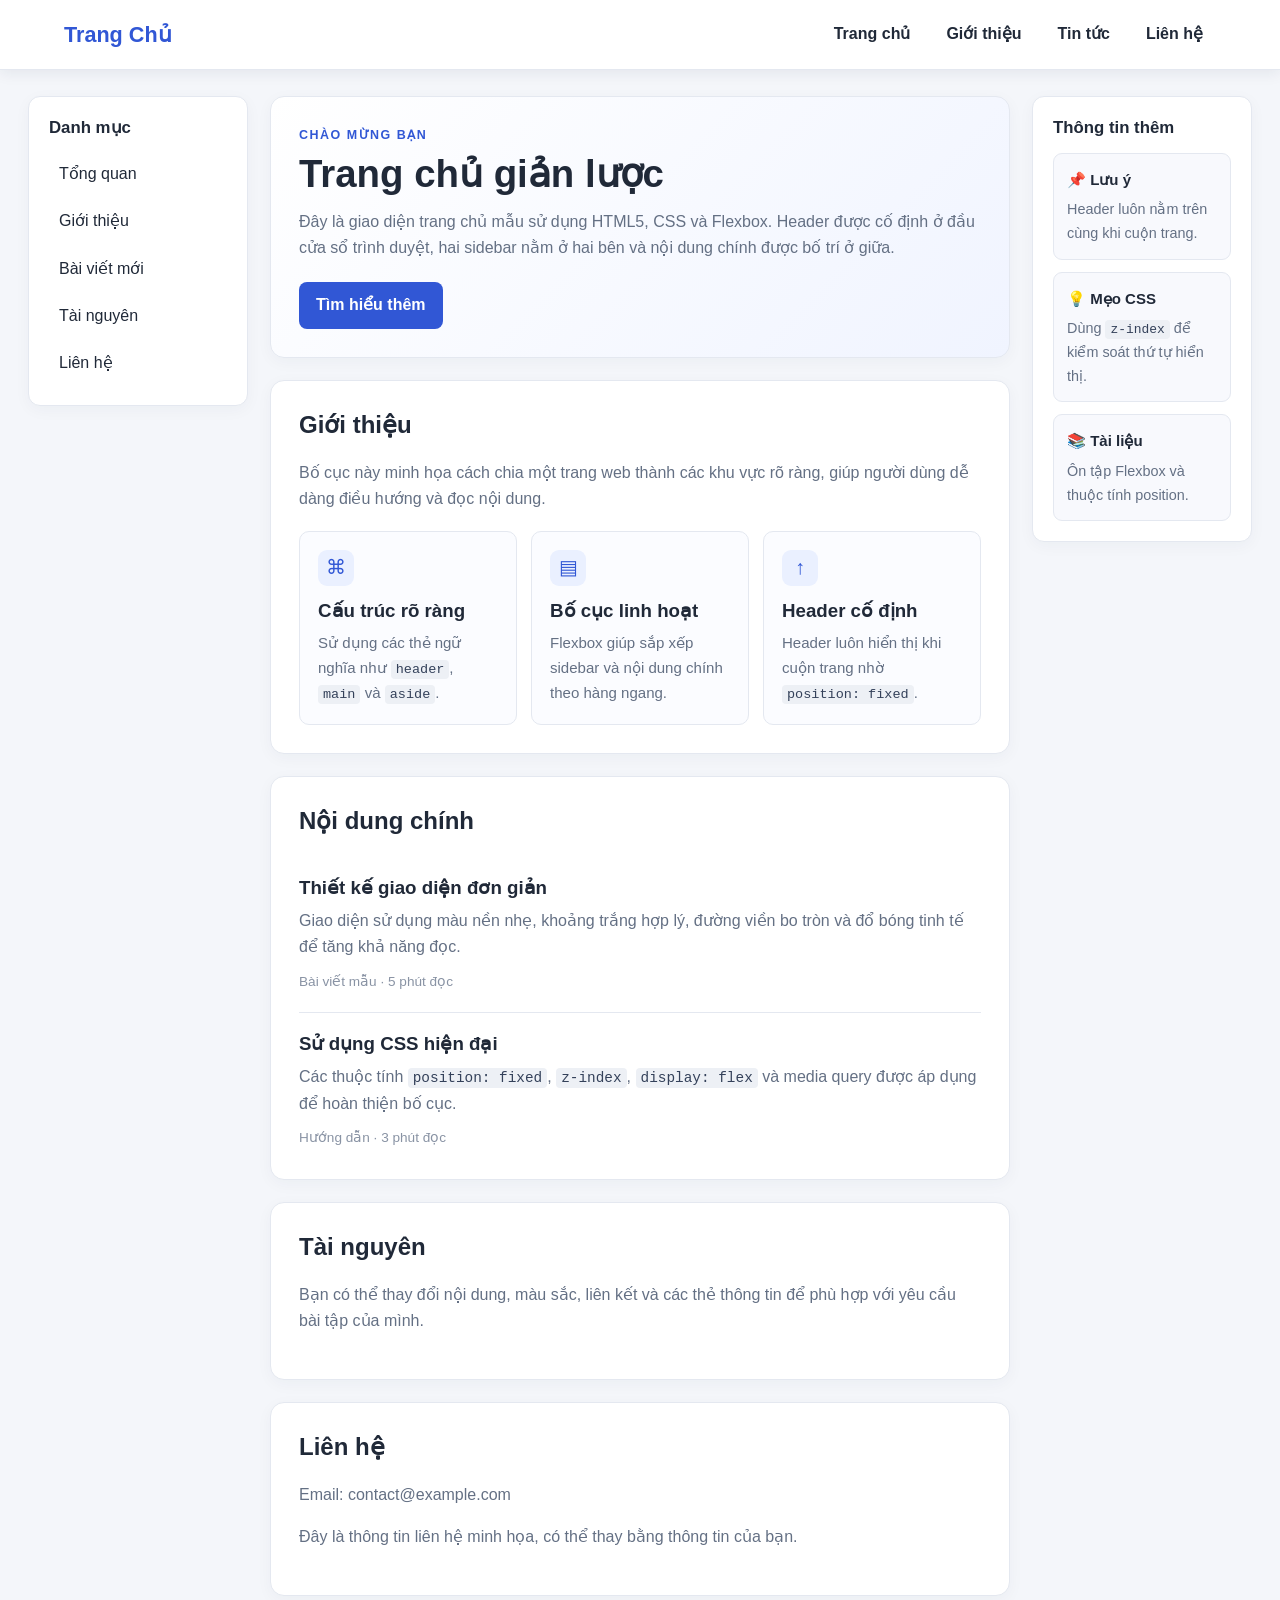
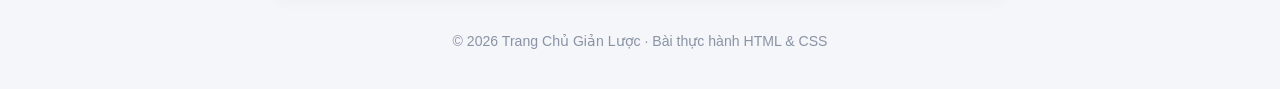
==== index.html @ e6af3f0c "Add files via upload" ====
<!DOCTYPE html>
<html lang="vi">
<head>
  <meta charset="UTF-8">
  <meta name="viewport" content="width=device-width, initial-scale=1.0">
  <title>Trang Chủ Giản Lược</title>
  <link rel="stylesheet" href="style.css">
</head>
<body>
  <header class="main-header">
    <div class="brand">Trang Chủ</div>
    <nav class="top-nav" aria-label="Điều hướng chính">
      <a href="#home">Trang chủ</a>
      <a href="#about">Giới thiệu</a>
      <a href="#news">Tin tức</a>
      <a href="#contact">Liên hệ</a>
    </nav>
  </header>

  <div class="page-container" id="home">
    <aside class="sidebar left-sidebar">
      <h2>Danh mục</h2>
      <ul>
        <li><a href="#home">Tổng quan</a></li>
        <li><a href="#about">Giới thiệu</a></li>
        <li><a href="#news">Bài viết mới</a></li>
        <li><a href="#resources">Tài nguyên</a></li>
        <li><a href="#contact">Liên hệ</a></li>
      </ul>
    </aside>

    <main class="main-content">
      <section class="welcome-card">
        <p class="eyebrow">CHÀO MỪNG BẠN</p>
        <h1>Trang chủ giản lược</h1>
        <p>Đây là giao diện trang chủ mẫu sử dụng HTML5, CSS và Flexbox. Header được cố định ở đầu cửa sổ trình duyệt, hai sidebar nằm ở hai bên và nội dung chính được bố trí ở giữa.</p>
        <a class="primary-button" href="#about">Tìm hiểu thêm</a>
      </section>

      <section class="content-section" id="about">
        <h2>Giới thiệu</h2>
        <p>Bố cục này minh họa cách chia một trang web thành các khu vực rõ ràng, giúp người dùng dễ dàng điều hướng và đọc nội dung.</p>
        <div class="info-grid">
          <article class="info-card">
            <span class="card-icon">⌘</span>
            <h3>Cấu trúc rõ ràng</h3>
            <p>Sử dụng các thẻ ngữ nghĩa như <code>header</code>, <code>main</code> và <code>aside</code>.</p>
          </article>
          <article class="info-card">
            <span class="card-icon">▤</span>
            <h3>Bố cục linh hoạt</h3>
            <p>Flexbox giúp sắp xếp sidebar và nội dung chính theo hàng ngang.</p>
          </article>
          <article class="info-card">
            <span class="card-icon">↑</span>
            <h3>Header cố định</h3>
            <p>Header luôn hiển thị khi cuộn trang nhờ <code>position: fixed</code>.</p>
          </article>
        </div>
      </section>

      <section class="content-section" id="news">
        <h2>Nội dung chính</h2>
        <article class="post">
          <h3>Thiết kế giao diện đơn giản</h3>
          <p>Giao diện sử dụng màu nền nhẹ, khoảng trắng hợp lý, đường viền bo tròn và đổ bóng tinh tế để tăng khả năng đọc.</p>
          <span class="post-meta">Bài viết mẫu · 5 phút đọc</span>
        </article>
        <article class="post">
          <h3>Sử dụng CSS hiện đại</h3>
          <p>Các thuộc tính <code>position: fixed</code>, <code>z-index</code>, <code>display: flex</code> và media query được áp dụng để hoàn thiện bố cục.</p>
          <span class="post-meta">Hướng dẫn · 3 phút đọc</span>
        </article>
      </section>

      <section class="content-section" id="resources">
        <h2>Tài nguyên</h2>
        <p>Bạn có thể thay đổi nội dung, màu sắc, liên kết và các thẻ thông tin để phù hợp với yêu cầu bài tập của mình.</p>
      </section>

      <section class="content-section" id="contact">
        <h2>Liên hệ</h2>
        <p>Email: contact@example.com</p>
        <p>Đây là thông tin liên hệ minh họa, có thể thay bằng thông tin của bạn.</p>
      </section>
      <footer class="page-footer">© 2026 Trang Chủ Giản Lược · Bài thực hành HTML & CSS</footer>
    </main>

    <aside class="sidebar right-sidebar">
      <h2>Thông tin thêm</h2>
      <div class="side-note">
        <strong>📌 Lưu ý</strong>
        <p>Header luôn nằm trên cùng khi cuộn trang.</p>
      </div>
      <div class="side-note">
        <strong>💡 Mẹo CSS</strong>
        <p>Dùng <code>z-index</code> để kiểm soát thứ tự hiển thị.</p>
      </div>
      <div class="side-note">
        <strong>📚 Tài liệu</strong>
        <p>Ôn tập Flexbox và thuộc tính position.</p>
      </div>
    </aside>
  </div>
</body>
</html>
---- style.css ----
/* Thiết lập cơ bản */
:root {
  --primary: #3157d5;
  --primary-dark: #203da5;
  --text: #202938;
  --muted: #647084;
  --page-bg: #f4f6fa;
  --card-bg: #ffffff;
  --border: #e4e8f0;
}

* {
  box-sizing: border-box;
}

html {
  scroll-behavior: smooth;
  scroll-padding-top: 90px;
}

body {
  margin: 0;
  font-family: Arial, Helvetica, sans-serif;
  color: var(--text);
  background: var(--page-bg);
  line-height: 1.65;
}

/* Header cố định */
.main-header {
  position: fixed;
  top: 0;
  left: 0;
  width: 100%;
  min-height: 70px;
  padding: 0 5%;
  display: flex;
  align-items: center;
  justify-content: space-between;
  gap: 24px;
  background: #ffffff;
  border-bottom: 1px solid var(--border);
  box-shadow: 0 3px 14px rgba(25, 39, 70, 0.08);
  z-index: 1000;
}

.brand {
  color: var(--primary);
  font-size: 1.35rem;
  font-weight: 800;
  white-space: nowrap;
}

.top-nav {
  display: flex;
  align-items: center;
  gap: 10px;
}

.top-nav a,
.sidebar a {
  color: var(--text);
  text-decoration: none;
  transition: color 0.2s ease, background 0.2s ease;
}

.top-nav a {
  padding: 9px 13px;
  border-radius: 8px;
  font-weight: 600;
}

.top-nav a:hover {
  color: var(--primary);
  background: #eef2ff;
}

/* Container chính: sidebar trái + nội dung + sidebar phải */
.page-container {
  display: flex;
  align-items: flex-start;
  justify-content: space-between;
  gap: 22px;
  max-width: 1440px;
  margin: 0 auto;
  padding: 96px 28px 36px;
}

.sidebar {
  flex: 0 0 220px;
  min-width: 0;
  padding: 20px;
  background: var(--card-bg);
  border: 1px solid var(--border);
  border-radius: 12px;
  box-shadow: 0 4px 16px rgba(25, 39, 70, 0.04);
}

.sidebar h2 {
  margin: 0 0 14px;
  font-size: 1.05rem;
}

.left-sidebar ul {
  list-style: none;
  margin: 0;
  padding: 0;
}

.left-sidebar li + li {
  margin-top: 5px;
}

.left-sidebar a {
  display: block;
  padding: 8px 10px;
  border-radius: 7px;
}

.left-sidebar a:hover {
  color: var(--primary);
  background: #eef2ff;
}

.main-content {
  flex: 1 1 600px;
  min-width: 0;
}

.welcome-card,
.content-section {
  margin-bottom: 22px;
  padding: 28px;
  background: var(--card-bg);
  border: 1px solid var(--border);
  border-radius: 14px;
  box-shadow: 0 4px 16px rgba(25, 39, 70, 0.04);
}

.welcome-card {
  background: linear-gradient(135deg, #ffffff 0%, #f0f4ff 100%);
}

.eyebrow {
  margin: 0 0 5px;
  color: var(--primary);
  font-size: 0.78rem;
  font-weight: 800;
  letter-spacing: 0.12em;
}

h1 {
  margin: 0 0 12px;
  font-size: clamp(1.8rem, 3vw, 2.5rem);
  line-height: 1.2;
}

h2 {
  margin-top: 0;
  line-height: 1.3;
}

h3 {
  margin: 0 0 8px;
  line-height: 1.35;
}

p {
  margin-top: 0;
  color: var(--muted);
}

.primary-button {
  display: inline-block;
  margin-top: 5px;
  padding: 10px 17px;
  color: #ffffff;
  text-decoration: none;
  font-weight: 700;
  background: var(--primary);
  border-radius: 8px;
}

.primary-button:hover {
  background: var(--primary-dark);
}

.info-grid {
  display: grid;
  grid-template-columns: repeat(3, minmax(0, 1fr));
  gap: 14px;
  margin-top: 18px;
}

.info-card {
  padding: 18px;
  border: 1px solid var(--border);
  border-radius: 10px;
  background: #fbfcff;
}

.info-card p {
  margin-bottom: 0;
  font-size: 0.94rem;
}

.card-icon {
  display: inline-flex;
  align-items: center;
  justify-content: center;
  width: 36px;
  height: 36px;
  margin-bottom: 12px;
  color: var(--primary);
  font-size: 1.25rem;
  background: #eaf0ff;
  border-radius: 9px;
}

.post {
  padding: 18px 0;
  border-bottom: 1px solid var(--border);
}

.post:last-child {
  padding-bottom: 0;
  border-bottom: 0;
}

.post p {
  margin-bottom: 7px;
}

.post-meta {
  color: #8993a4;
  font-size: 0.85rem;
}

.side-note {
  margin-top: 12px;
  padding: 13px;
  background: #f8f9fd;
  border: 1px solid var(--border);
  border-radius: 9px;
}

.side-note strong {
  font-size: 0.94rem;
}

.side-note p {
  margin: 5px 0 0;
  font-size: 0.9rem;
}

code {
  padding: 2px 5px;
  color: #34415a;
  background: #edf0f5;
  border-radius: 4px;
  font-family: Consolas, "Courier New", monospace;
  font-size: 0.9em;
}

.page-footer {
  padding: 12px 6px 0;
  color: #8993a4;
  font-size: 0.88rem;
  text-align: center;
}

/* Máy tính bảng: thu gọn sidebar phải */
@media (max-width: 1050px) {
  .page-container {
    gap: 16px;
    padding-right: 18px;
    padding-left: 18px;
  }

  .sidebar {
    flex-basis: 185px;
    padding: 15px;
  }

  .info-grid {
    grid-template-columns: 1fr;
  }
}

/* Điện thoại: xếp thành một cột */
@media (max-width: 760px) {
  .main-header {
    padding: 10px 16px;
    flex-wrap: wrap;
    gap: 4px;
  }

  .brand {
    font-size: 1.15rem;
  }

  .top-nav {
    width: 100%;
    gap: 2px;
    flex-wrap: wrap;
  }

  .top-nav a {
    padding: 5px 8px;
    font-size: 0.88rem;
  }

  .page-container {
    flex-direction: column;
    padding: 126px 14px 24px;
  }

  .sidebar,
  .main-content {
    width: 100%;
    flex: 1 1 auto;
  }

  .left-sidebar {
    order: 0;
  }

  .main-content {
    order: 1;
  }

  .right-sidebar {
    order: 2;
  }

  .welcome-card,
  .content-section {
    padding: 21px;
  }
}
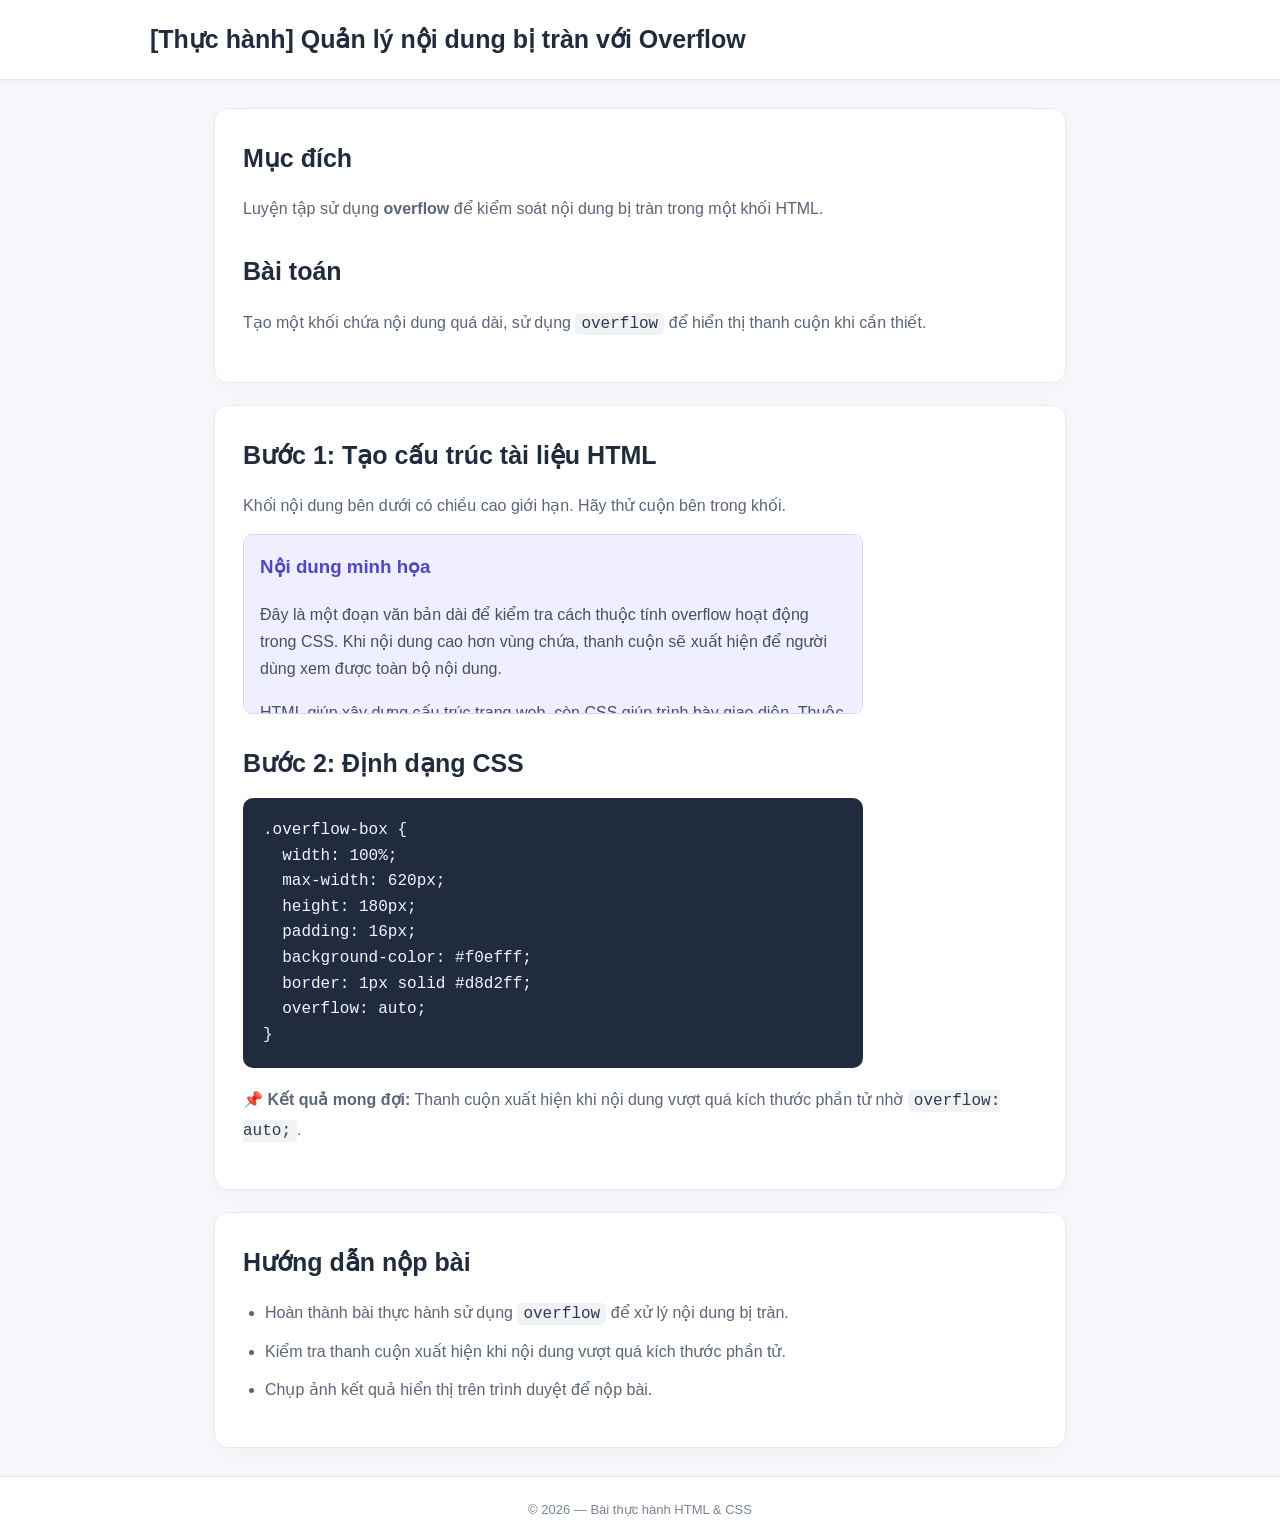
==== commit 3884a3d1: "Add files via upload" ====
--- a/index.html
+++ b/index.html
@@ -3,104 +3,57 @@
 <head>
   <meta charset="UTF-8">
   <meta name="viewport" content="width=device-width, initial-scale=1.0">
-  <title>Trang Chủ Giản Lược</title>
+  <title>Quản lý nội dung bị tràn với Overflow</title>
   <link rel="stylesheet" href="style.css">
 </head>
 <body>
-  <header class="main-header">
-    <div class="brand">Trang Chủ</div>
-    <nav class="top-nav" aria-label="Điều hướng chính">
-      <a href="#home">Trang chủ</a>
-      <a href="#about">Giới thiệu</a>
-      <a href="#news">Tin tức</a>
-      <a href="#contact">Liên hệ</a>
-    </nav>
+  <header class="page-header">
+    <h1>[Thực hành] Quản lý nội dung bị tràn với Overflow</h1>
   </header>
 
-  <div class="page-container" id="home">
-    <aside class="sidebar left-sidebar">
-      <h2>Danh mục</h2>
+  <main class="container">
+    <section class="intro">
+      <h2>Mục đích</h2>
+      <p>Luyện tập sử dụng <strong>overflow</strong> để kiểm soát nội dung bị tràn trong một khối HTML.</p>
+      <h2>Bài toán</h2>
+      <p>Tạo một khối chứa nội dung quá dài, sử dụng <code>overflow</code> để hiển thị thanh cuộn khi cần thiết.</p>
+    </section>
+
+    <section class="exercise">
+      <h2>Bước 1: Tạo cấu trúc tài liệu HTML</h2>
+      <p class="hint">Khối nội dung bên dưới có chiều cao giới hạn. Hãy thử cuộn bên trong khối.</p>
+      <div class="overflow-box" tabindex="0" aria-label="Khối nội dung có thanh cuộn">
+        <h3>Nội dung minh họa</h3>
+        <p>Đây là một đoạn văn bản dài để kiểm tra cách thuộc tính overflow hoạt động trong CSS. Khi nội dung cao hơn vùng chứa, thanh cuộn sẽ xuất hiện để người dùng xem được toàn bộ nội dung.</p>
+        <p>HTML giúp xây dựng cấu trúc trang web, còn CSS giúp trình bày giao diện. Thuộc tính overflow cho phép kiểm soát phần nội dung vượt ra ngoài kích thước của một phần tử.</p>
+        <p>Với giá trị auto, trình duyệt chỉ hiển thị thanh cuộn khi nội dung thực sự bị tràn. Đây là lựa chọn hữu ích cho hộp thông báo, danh sách dài hoặc khu vực xem nội dung.</p>
+        <p>Hãy tiếp tục cuộn để đọc đoạn cuối. Nội dung dài được thêm vào có chủ đích nhằm làm xuất hiện thanh cuộn dọc trong khối này.</p>
+        <p>Kết thúc nội dung minh họa. Bạn đã thực hành cách sử dụng overflow: auto để quản lý nội dung bị tràn.</p>
+      </div>
+
+      <h2>Bước 2: Định dạng CSS</h2>
+      <pre><code>.overflow-box {
+  width: 100%;
+  max-width: 620px;
+  height: 180px;
+  padding: 16px;
+  background-color: #f0efff;
+  border: 1px solid #d8d2ff;
+  overflow: auto;
+}</code></pre>
+      <p class="result"><strong>📌 Kết quả mong đợi:</strong> Thanh cuộn xuất hiện khi nội dung vượt quá kích thước phần tử nhờ <code>overflow: auto;</code>.</p>
+    </section>
+
+    <section class="submit-guide">
+      <h2>Hướng dẫn nộp bài</h2>
       <ul>
-        <li><a href="#home">Tổng quan</a></li>
-        <li><a href="#about">Giới thiệu</a></li>
-        <li><a href="#news">Bài viết mới</a></li>
-        <li><a href="#resources">Tài nguyên</a></li>
-        <li><a href="#contact">Liên hệ</a></li>
+        <li>Hoàn thành bài thực hành sử dụng <code>overflow</code> để xử lý nội dung bị tràn.</li>
+        <li>Kiểm tra thanh cuộn xuất hiện khi nội dung vượt quá kích thước phần tử.</li>
+        <li>Chụp ảnh kết quả hiển thị trên trình duyệt để nộp bài.</li>
       </ul>
-    </aside>
+    </section>
+  </main>
 
-    <main class="main-content">
-      <section class="welcome-card">
-        <p class="eyebrow">CHÀO MỪNG BẠN</p>
-        <h1>Trang chủ giản lược</h1>
-        <p>Đây là giao diện trang chủ mẫu sử dụng HTML5, CSS và Flexbox. Header được cố định ở đầu cửa sổ trình duyệt, hai sidebar nằm ở hai bên và nội dung chính được bố trí ở giữa.</p>
-        <a class="primary-button" href="#about">Tìm hiểu thêm</a>
-      </section>
-
-      <section class="content-section" id="about">
-        <h2>Giới thiệu</h2>
-        <p>Bố cục này minh họa cách chia một trang web thành các khu vực rõ ràng, giúp người dùng dễ dàng điều hướng và đọc nội dung.</p>
-        <div class="info-grid">
-          <article class="info-card">
-            <span class="card-icon">⌘</span>
-            <h3>Cấu trúc rõ ràng</h3>
-            <p>Sử dụng các thẻ ngữ nghĩa như <code>header</code>, <code>main</code> và <code>aside</code>.</p>
-          </article>
-          <article class="info-card">
-            <span class="card-icon">▤</span>
-            <h3>Bố cục linh hoạt</h3>
-            <p>Flexbox giúp sắp xếp sidebar và nội dung chính theo hàng ngang.</p>
-          </article>
-          <article class="info-card">
-            <span class="card-icon">↑</span>
-            <h3>Header cố định</h3>
-            <p>Header luôn hiển thị khi cuộn trang nhờ <code>position: fixed</code>.</p>
-          </article>
-        </div>
-      </section>
-
-      <section class="content-section" id="news">
-        <h2>Nội dung chính</h2>
-        <article class="post">
-          <h3>Thiết kế giao diện đơn giản</h3>
-          <p>Giao diện sử dụng màu nền nhẹ, khoảng trắng hợp lý, đường viền bo tròn và đổ bóng tinh tế để tăng khả năng đọc.</p>
-          <span class="post-meta">Bài viết mẫu · 5 phút đọc</span>
-        </article>
-        <article class="post">
-          <h3>Sử dụng CSS hiện đại</h3>
-          <p>Các thuộc tính <code>position: fixed</code>, <code>z-index</code>, <code>display: flex</code> và media query được áp dụng để hoàn thiện bố cục.</p>
-          <span class="post-meta">Hướng dẫn · 3 phút đọc</span>
-        </article>
-      </section>
-
-      <section class="content-section" id="resources">
-        <h2>Tài nguyên</h2>
-        <p>Bạn có thể thay đổi nội dung, màu sắc, liên kết và các thẻ thông tin để phù hợp với yêu cầu bài tập của mình.</p>
-      </section>
-
-      <section class="content-section" id="contact">
-        <h2>Liên hệ</h2>
-        <p>Email: contact@example.com</p>
-        <p>Đây là thông tin liên hệ minh họa, có thể thay bằng thông tin của bạn.</p>
-      </section>
-      <footer class="page-footer">© 2026 Trang Chủ Giản Lược · Bài thực hành HTML & CSS</footer>
-    </main>
-
-    <aside class="sidebar right-sidebar">
-      <h2>Thông tin thêm</h2>
-      <div class="side-note">
-        <strong>📌 Lưu ý</strong>
-        <p>Header luôn nằm trên cùng khi cuộn trang.</p>
-      </div>
-      <div class="side-note">
-        <strong>💡 Mẹo CSS</strong>
-        <p>Dùng <code>z-index</code> để kiểm soát thứ tự hiển thị.</p>
-      </div>
-      <div class="side-note">
-        <strong>📚 Tài liệu</strong>
-        <p>Ôn tập Flexbox và thuộc tính position.</p>
-      </div>
-    </aside>
-  </div>
+  <footer>© 2026 — Bài thực hành HTML &amp; CSS</footer>
 </body>
 </html>
--- a/style.css
+++ b/style.css
@@ -1,340 +1,163 @@
-/* Thiết lập cơ bản */
-:root {
-  --primary: #3157d5;
-  --primary-dark: #203da5;
-  --text: #202938;
-  --muted: #647084;
-  --page-bg: #f4f6fa;
-  --card-bg: #ffffff;
-  --border: #e4e8f0;
-}
-
 * {
   box-sizing: border-box;
 }
 
+:root {
+  --ink: #202b3d;
+  --muted: #596579;
+  --purple: #5145cd;
+  --line: #e7eaf0;
+}
+
 html {
   scroll-behavior: smooth;
-  scroll-padding-top: 90px;
 }
 
 body {
   margin: 0;
   font-family: Arial, Helvetica, sans-serif;
-  color: var(--text);
-  background: var(--page-bg);
-  line-height: 1.65;
+  color: var(--ink);
+  background: #f7f8fb;
+  line-height: 1.7;
 }
 
-/* Header cố định */
-.main-header {
-  position: fixed;
+.page-header {
+  position: sticky;
   top: 0;
-  left: 0;
-  width: 100%;
-  min-height: 70px;
-  padding: 0 5%;
-  display: flex;
-  align-items: center;
-  justify-content: space-between;
-  gap: 24px;
-  background: #ffffff;
-  border-bottom: 1px solid var(--border);
-  box-shadow: 0 3px 14px rgba(25, 39, 70, 0.08);
-  z-index: 1000;
+  z-index: 5;
+  padding: 18px max(calc((100% - 980px) / 2), 24px);
+  background: #fff;
+  border-bottom: 1px solid var(--line);
+  box-shadow: 0 2px 8px #202b3d0a;
 }
 
-.brand {
-  color: var(--primary);
-  font-size: 1.35rem;
-  font-weight: 800;
-  white-space: nowrap;
+.page-header h1 {
+  margin: 0;
+  font-size: clamp(18px, 3vw, 25px);
 }
 
-.top-nav {
-  display: flex;
-  align-items: center;
-  gap: 10px;
+.container {
+  max-width: 900px;
+  margin: 28px auto;
+  padding: 0 24px;
 }
 
-.top-nav a,
-.sidebar a {
-  color: var(--text);
-  text-decoration: none;
-  transition: color 0.2s ease, background 0.2s ease;
-}
-
-.top-nav a {
-  padding: 9px 13px;
-  border-radius: 8px;
-  font-weight: 600;
-}
-
-.top-nav a:hover {
-  color: var(--primary);
-  background: #eef2ff;
-}
-
-/* Container chính: sidebar trái + nội dung + sidebar phải */
-.page-container {
-  display: flex;
-  align-items: flex-start;
-  justify-content: space-between;
-  gap: 22px;
-  max-width: 1440px;
-  margin: 0 auto;
-  padding: 96px 28px 36px;
-}
-
-.sidebar {
-  flex: 0 0 220px;
-  min-width: 0;
-  padding: 20px;
-  background: var(--card-bg);
-  border: 1px solid var(--border);
-  border-radius: 12px;
-  box-shadow: 0 4px 16px rgba(25, 39, 70, 0.04);
-}
-
-.sidebar h2 {
-  margin: 0 0 14px;
-  font-size: 1.05rem;
-}
-
-.left-sidebar ul {
-  list-style: none;
-  margin: 0;
-  padding: 0;
-}
-
-.left-sidebar li + li {
-  margin-top: 5px;
-}
-
-.left-sidebar a {
-  display: block;
-  padding: 8px 10px;
-  border-radius: 7px;
-}
-
-.left-sidebar a:hover {
-  color: var(--primary);
-  background: #eef2ff;
-}
-
-.main-content {
-  flex: 1 1 600px;
-  min-width: 0;
-}
-
-.welcome-card,
-.content-section {
+.intro,
+.exercise,
+.submit-guide {
+  padding: 28px;
   margin-bottom: 22px;
-  padding: 28px;
-  background: var(--card-bg);
-  border: 1px solid var(--border);
+  background: #fff;
+  border: 1px solid var(--line);
   border-radius: 14px;
-  box-shadow: 0 4px 16px rgba(25, 39, 70, 0.04);
-}
-
-.welcome-card {
-  background: linear-gradient(135deg, #ffffff 0%, #f0f4ff 100%);
-}
-
-.eyebrow {
-  margin: 0 0 5px;
-  color: var(--primary);
-  font-size: 0.78rem;
-  font-weight: 800;
-  letter-spacing: 0.12em;
-}
-
-h1 {
-  margin: 0 0 12px;
-  font-size: clamp(1.8rem, 3vw, 2.5rem);
-  line-height: 1.2;
+  box-shadow: 0 6px 22px #202b3d08;
 }
 
 h2 {
-  margin-top: 0;
-  line-height: 1.3;
+  margin: 0 0 14px;
+  font-size: 25px;
 }
 
-h3 {
-  margin: 0 0 8px;
-  line-height: 1.35;
+.intro h2:not(:first-child) {
+  margin-top: 28px;
 }
 
-p {
-  margin-top: 0;
+p,
+li {
   color: var(--muted);
 }
 
-.primary-button {
-  display: inline-block;
-  margin-top: 5px;
-  padding: 10px 17px;
-  color: #ffffff;
-  text-decoration: none;
-  font-weight: 700;
-  background: var(--primary);
-  border-radius: 8px;
+code {
+  padding: 2px 6px;
+  border-radius: 5px;
+  background: #f0f2f6;
+  color: #30394b;
+  font-family: Consolas, monospace;
 }
 
-.primary-button:hover {
-  background: var(--primary-dark);
+.hint {
+  margin-bottom: 14px;
 }
 
-.info-grid {
-  display: grid;
-  grid-template-columns: repeat(3, minmax(0, 1fr));
-  gap: 14px;
+.overflow-box {
+  width: 100%;
+  max-width: 620px;
+  height: 180px;
+  padding: 16px;
+  margin-bottom: 28px;
+  overflow: auto;
+  background: #f0efff;
+  border: 1px solid #d8d2ff;
+  border-radius: 9px;
+}
+
+.overflow-box h3 {
+  margin-top: 0;
+  color: var(--purple);
+}
+
+.overflow-box p {
+  color: #454e64;
+}
+
+pre {
+  max-width: 620px;
+  overflow: auto;
+  padding: 20px;
+  border-radius: 10px;
+  background: #202b3d;
+  color: #f2f4ff;
+  line-height: 1.6;
+}
+
+pre code {
+  padding: 0;
+  color: inherit;
+  background: transparent;
+}
+
+.result {
   margin-top: 18px;
 }
 
-.info-card {
-  padding: 18px;
-  border: 1px solid var(--border);
-  border-radius: 10px;
-  background: #fbfcff;
+.submit-guide ul {
+  padding-left: 22px;
 }
 
-.info-card p {
-  margin-bottom: 0;
-  font-size: 0.94rem;
+.submit-guide li {
+  margin: 10px 0;
 }
 
-.card-icon {
-  display: inline-flex;
-  align-items: center;
-  justify-content: center;
-  width: 36px;
-  height: 36px;
-  margin-bottom: 12px;
-  color: var(--primary);
-  font-size: 1.25rem;
-  background: #eaf0ff;
-  border-radius: 9px;
+footer {
+  padding: 22px;
+  text-align: center;
+  color: #7b8495;
+  background: #fff;
+  border-top: 1px solid var(--line);
+  font-size: 13px;
 }
 
-.post {
-  padding: 18px 0;
-  border-bottom: 1px solid var(--border);
-}
-
-.post:last-child {
-  padding-bottom: 0;
-  border-bottom: 0;
-}
-
-.post p {
-  margin-bottom: 7px;
-}
-
-.post-meta {
-  color: #8993a4;
-  font-size: 0.85rem;
-}
-
-.side-note {
-  margin-top: 12px;
-  padding: 13px;
-  background: #f8f9fd;
-  border: 1px solid var(--border);
-  border-radius: 9px;
-}
-
-.side-note strong {
-  font-size: 0.94rem;
-}
-
-.side-note p {
-  margin: 5px 0 0;
-  font-size: 0.9rem;
-}
-
-code {
-  padding: 2px 5px;
-  color: #34415a;
-  background: #edf0f5;
-  border-radius: 4px;
-  font-family: Consolas, "Courier New", monospace;
-  font-size: 0.9em;
-}
-
-.page-footer {
-  padding: 12px 6px 0;
-  color: #8993a4;
-  font-size: 0.88rem;
-  text-align: center;
-}
-
-/* Máy tính bảng: thu gọn sidebar phải */
-@media (max-width: 1050px) {
-  .page-container {
-    gap: 16px;
-    padding-right: 18px;
-    padding-left: 18px;
+@media (max-width: 600px) {
+  .page-header {
+    padding: 14px 18px;
   }
 
-  .sidebar {
-    flex-basis: 185px;
-    padding: 15px;
+  .container {
+    margin: 16px auto;
+    padding: 0 12px;
   }
 
-  .info-grid {
-    grid-template-columns: 1fr;
+  .intro,
+  .exercise,
+  .submit-guide {
+    padding: 19px;
+  }
+
+  h2 {
+    font-size: 21px;
+  }
+
+  .overflow-box {
+    height: 160px;
   }
 }
-
-/* Điện thoại: xếp thành một cột */
-@media (max-width: 760px) {
-  .main-header {
-    padding: 10px 16px;
-    flex-wrap: wrap;
-    gap: 4px;
-  }
-
-  .brand {
-    font-size: 1.15rem;
-  }
-
-  .top-nav {
-    width: 100%;
-    gap: 2px;
-    flex-wrap: wrap;
-  }
-
-  .top-nav a {
-    padding: 5px 8px;
-    font-size: 0.88rem;
-  }
-
-  .page-container {
-    flex-direction: column;
-    padding: 126px 14px 24px;
-  }
-
-  .sidebar,
-  .main-content {
-    width: 100%;
-    flex: 1 1 auto;
-  }
-
-  .left-sidebar {
-    order: 0;
-  }
-
-  .main-content {
-    order: 1;
-  }
-
-  .right-sidebar {
-    order: 2;
-  }
-
-  .welcome-card,
-  .content-section {
-    padding: 21px;
-  }
-}
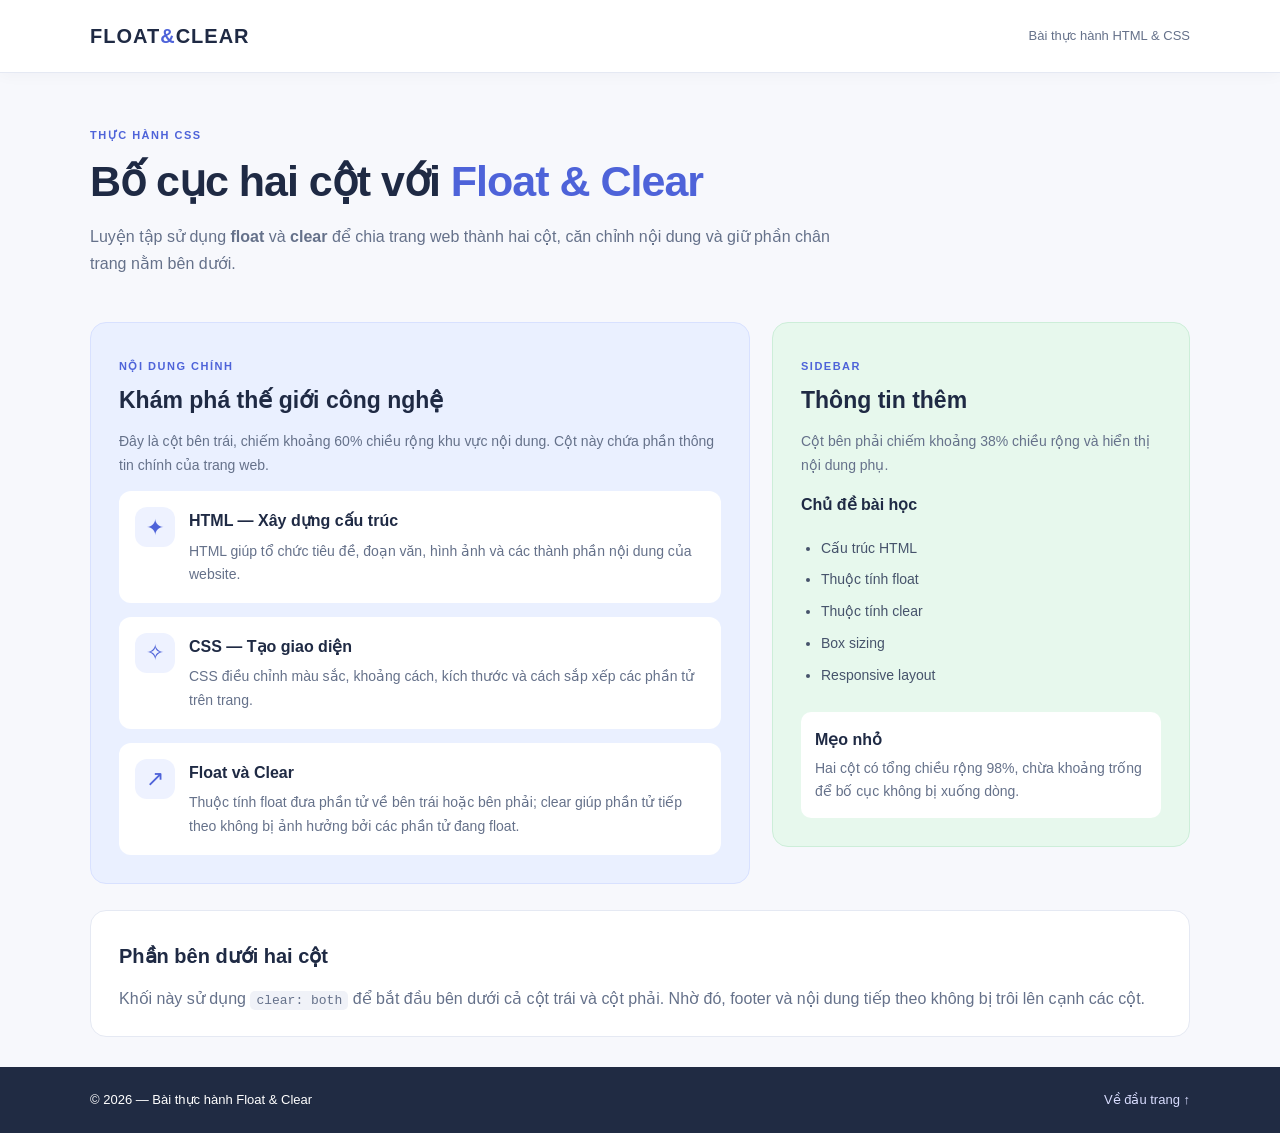
==== commit 5d2318a2: "Add files via upload" ====
--- a/index.html
+++ b/index.html
@@ -3,57 +3,67 @@
 <head>
   <meta charset="UTF-8">
   <meta name="viewport" content="width=device-width, initial-scale=1.0">
-  <title>Quản lý nội dung bị tràn với Overflow</title>
+  <title>Thực hành bố cục hai cột bằng Float và Clear</title>
   <link rel="stylesheet" href="style.css">
 </head>
 <body>
-  <header class="page-header">
-    <h1>[Thực hành] Quản lý nội dung bị tràn với Overflow</h1>
+  <header class="header">
+    <div class="wrap">
+      <span class="logo">FLOAT<span>&amp;</span>CLEAR</span>
+      <span class="tagline">Bài thực hành HTML &amp; CSS</span>
+    </div>
   </header>
 
-  <main class="container">
+  <main class="wrap">
     <section class="intro">
-      <h2>Mục đích</h2>
-      <p>Luyện tập sử dụng <strong>overflow</strong> để kiểm soát nội dung bị tràn trong một khối HTML.</p>
-      <h2>Bài toán</h2>
-      <p>Tạo một khối chứa nội dung quá dài, sử dụng <code>overflow</code> để hiển thị thanh cuộn khi cần thiết.</p>
+      <p class="eyebrow">THỰC HÀNH CSS</p>
+      <h1>Bố cục hai cột với <span>Float &amp; Clear</span></h1>
+      <p>Luyện tập sử dụng <strong>float</strong> và <strong>clear</strong> để chia trang web thành hai cột, căn chỉnh nội dung và giữ phần chân trang nằm bên dưới.</p>
     </section>
 
-    <section class="exercise">
-      <h2>Bước 1: Tạo cấu trúc tài liệu HTML</h2>
-      <p class="hint">Khối nội dung bên dưới có chiều cao giới hạn. Hãy thử cuộn bên trong khối.</p>
-      <div class="overflow-box" tabindex="0" aria-label="Khối nội dung có thanh cuộn">
-        <h3>Nội dung minh họa</h3>
-        <p>Đây là một đoạn văn bản dài để kiểm tra cách thuộc tính overflow hoạt động trong CSS. Khi nội dung cao hơn vùng chứa, thanh cuộn sẽ xuất hiện để người dùng xem được toàn bộ nội dung.</p>
-        <p>HTML giúp xây dựng cấu trúc trang web, còn CSS giúp trình bày giao diện. Thuộc tính overflow cho phép kiểm soát phần nội dung vượt ra ngoài kích thước của một phần tử.</p>
-        <p>Với giá trị auto, trình duyệt chỉ hiển thị thanh cuộn khi nội dung thực sự bị tràn. Đây là lựa chọn hữu ích cho hộp thông báo, danh sách dài hoặc khu vực xem nội dung.</p>
-        <p>Hãy tiếp tục cuộn để đọc đoạn cuối. Nội dung dài được thêm vào có chủ đích nhằm làm xuất hiện thanh cuộn dọc trong khối này.</p>
-        <p>Kết thúc nội dung minh họa. Bạn đã thực hành cách sử dụng overflow: auto để quản lý nội dung bị tràn.</p>
-      </div>
+    <div class="container clearfix">
+      <section class="left-column">
+        <span class="label">NỘI DUNG CHÍNH</span>
+        <h2>Khám phá thế giới công nghệ</h2>
+        <p>Đây là cột bên trái, chiếm khoảng 60% chiều rộng khu vực nội dung. Cột này chứa phần thông tin chính của trang web.</p>
+        <div class="feature-card">
+          <div class="feature-icon">✦</div>
+          <div><h3>HTML — Xây dựng cấu trúc</h3><p>HTML giúp tổ chức tiêu đề, đoạn văn, hình ảnh và các thành phần nội dung của website.</p></div>
+        </div>
+        <div class="feature-card">
+          <div class="feature-icon">✧</div>
+          <div><h3>CSS — Tạo giao diện</h3><p>CSS điều chỉnh màu sắc, khoảng cách, kích thước và cách sắp xếp các phần tử trên trang.</p></div>
+        </div>
+        <div class="feature-card">
+          <div class="feature-icon">↗</div>
+          <div><h3>Float và Clear</h3><p>Thuộc tính float đưa phần tử về bên trái hoặc bên phải; clear giúp phần tử tiếp theo không bị ảnh hưởng bởi các phần tử đang float.</p></div>
+        </div>
+      </section>
 
-      <h2>Bước 2: Định dạng CSS</h2>
-      <pre><code>.overflow-box {
-  width: 100%;
-  max-width: 620px;
-  height: 180px;
-  padding: 16px;
-  background-color: #f0efff;
-  border: 1px solid #d8d2ff;
-  overflow: auto;
-}</code></pre>
-      <p class="result"><strong>📌 Kết quả mong đợi:</strong> Thanh cuộn xuất hiện khi nội dung vượt quá kích thước phần tử nhờ <code>overflow: auto;</code>.</p>
-    </section>
+      <aside class="right-column">
+        <span class="label">SIDEBAR</span>
+        <h2>Thông tin thêm</h2>
+        <p>Cột bên phải chiếm khoảng 38% chiều rộng và hiển thị nội dung phụ.</p>
+        <h3>Chủ đề bài học</h3>
+        <ul>
+          <li>Cấu trúc HTML</li>
+          <li>Thuộc tính float</li>
+          <li>Thuộc tính clear</li>
+          <li>Box sizing</li>
+          <li>Responsive layout</li>
+        </ul>
+        <div class="tip"><strong>Mẹo nhỏ</strong><p>Hai cột có tổng chiều rộng 98%, chừa khoảng trống để bố cục không bị xuống dòng.</p></div>
+      </aside>
+    </div>
 
-    <section class="submit-guide">
-      <h2>Hướng dẫn nộp bài</h2>
-      <ul>
-        <li>Hoàn thành bài thực hành sử dụng <code>overflow</code> để xử lý nội dung bị tràn.</li>
-        <li>Kiểm tra thanh cuộn xuất hiện khi nội dung vượt quá kích thước phần tử.</li>
-        <li>Chụp ảnh kết quả hiển thị trên trình duyệt để nộp bài.</li>
-      </ul>
+    <section class="after-columns">
+      <h2>Phần bên dưới hai cột</h2>
+      <p>Khối này sử dụng <code>clear: both</code> để bắt đầu bên dưới cả cột trái và cột phải. Nhờ đó, footer và nội dung tiếp theo không bị trôi lên cạnh các cột.</p>
     </section>
   </main>
 
-  <footer>© 2026 — Bài thực hành HTML &amp; CSS</footer>
+  <footer class="footer">
+    <div class="wrap clearfix"><span>© 2026 — Bài thực hành Float &amp; Clear</span><a href="#">Về đầu trang ↑</a></div>
+  </footer>
 </body>
 </html>
--- a/style.css
+++ b/style.css
@@ -3,10 +3,11 @@
 }
 
 :root {
-  --ink: #202b3d;
-  --muted: #596579;
-  --purple: #5145cd;
-  --line: #e7eaf0;
+  --ink: #1f2a44;
+  --muted: #65718a;
+  --blue: #4e63d9;
+  --pale-blue: #eef2ff;
+  --line: #e5e9f3;
 }
 
 html {
@@ -15,149 +16,242 @@
 
 body {
   margin: 0;
+  color: var(--ink);
+  background: #f7f8fc;
   font-family: Arial, Helvetica, sans-serif;
-  color: var(--ink);
-  background: #f7f8fb;
   line-height: 1.7;
 }
 
-.page-header {
+.wrap {
+  width: min(1100px, 92%);
+  margin: 0 auto;
+}
+
+.header {
   position: sticky;
   top: 0;
-  z-index: 5;
-  padding: 18px max(calc((100% - 980px) / 2), 24px);
+  z-index: 10;
   background: #fff;
   border-bottom: 1px solid var(--line);
-  box-shadow: 0 2px 8px #202b3d0a;
-}
-
-.page-header h1 {
+  box-shadow: 0 3px 14px #1f2a4408;
+}
+
+.header .wrap {
+  min-height: 72px;
+  display: flex;
+  align-items: center;
+  justify-content: space-between;
+  gap: 16px;
+}
+
+.logo {
+  font-weight: 900;
+  letter-spacing: 1px;
+  font-size: 20px;
+}
+
+.logo span {
+  color: var(--blue);
+}
+
+.tagline {
+  color: var(--muted);
+  font-size: 13px;
+}
+
+.intro {
+  padding: 42px 0 28px;
+  max-width: 760px;
+}
+
+.eyebrow, .label {
+  color: var(--blue);
+  font-size: 11px;
+  font-weight: 800;
+  letter-spacing: 1.5px;
+}
+
+.intro h1 {
+  font-size: clamp(30px, 4vw, 43px);
+  line-height: 1.2;
+  letter-spacing: -1px;
+  margin: 8px 0 15px;
+}
+
+.intro h1 span {
+  color: var(--blue);
+}
+
+.intro p:last-child {
+  color: var(--muted);
+  font-size: 16px;
+}
+
+.container {
+  width: 100%;
+}
+
+.left-column {
+  width: 60%;
+  float: left;
+  padding: 28px;
+  background: #eaf0ff;
+  border: 1px solid #d8e1ff;
+  border-radius: 16px;
+}
+
+.right-column {
+  width: 38%;
+  float: right;
+  padding: 28px;
+  background: #e7f8ed;
+  border: 1px solid #cdeed9;
+  border-radius: 16px;
+}
+
+h2 {
+  font-size: 23px;
+  line-height: 1.3;
+  margin: 8px 0 12px;
+}
+
+h3 {
+  font-size: 16px;
+  margin: 0 0 5px;
+}
+
+.left-column > p,
+.right-column > p,
+.feature-card p,
+.tip p {
+  color: var(--muted);
+  font-size: 14px;
+}
+
+.feature-card {
+  display: flex;
+  align-items: flex-start;
+  gap: 14px;
+  padding: 16px;
+  margin-top: 14px;
+  border-radius: 12px;
+  background: #fff;
+}
+
+.feature-icon {
+  display: grid;
+  place-items: center;
+  flex: 0 0 40px;
+  height: 40px;
+  border-radius: 12px;
+  background: var(--pale-blue);
+  color: var(--blue);
+  font-size: 22px;
+}
+
+.feature-card p {
   margin: 0;
-  font-size: clamp(18px, 3vw, 25px);
-}
-
-.container {
-  max-width: 900px;
-  margin: 28px auto;
-  padding: 0 24px;
-}
-
-.intro,
-.exercise,
-.submit-guide {
-  padding: 28px;
-  margin-bottom: 22px;
+}
+
+.right-column ul {
+  padding-left: 20px;
+  color: #46536b;
+  font-size: 14px;
+}
+
+.right-column li {
+  padding: 4px 0;
+}
+
+.tip {
+  padding: 14px;
+  margin-top: 20px;
+  border-radius: 10px;
+  background: #fff;
+}
+
+.tip p {
+  margin: 4px 0 0;
+}
+
+.clearfix::after {
+  content: "";
+  display: table;
+  clear: both;
+}
+
+.after-columns {
+  clear: both;
+  margin-top: 26px;
+  padding: 24px 28px;
   background: #fff;
   border: 1px solid var(--line);
-  border-radius: 14px;
-  box-shadow: 0 6px 22px #202b3d08;
-}
-
-h2 {
-  margin: 0 0 14px;
-  font-size: 25px;
-}
-
-.intro h2:not(:first-child) {
-  margin-top: 28px;
-}
-
-p,
-li {
-  color: var(--muted);
+  border-radius: 16px;
+}
+
+.after-columns h2 {
+  font-size: 20px;
+}
+
+.after-columns p {
+  color: var(--muted);
+  margin-bottom: 0;
 }
 
 code {
+  background: #f0f2f8;
   padding: 2px 6px;
   border-radius: 5px;
-  background: #f0f2f6;
-  color: #30394b;
-  font-family: Consolas, monospace;
-}
-
-.hint {
-  margin-bottom: 14px;
-}
-
-.overflow-box {
-  width: 100%;
-  max-width: 620px;
-  height: 180px;
-  padding: 16px;
-  margin-bottom: 28px;
-  overflow: auto;
-  background: #f0efff;
-  border: 1px solid #d8d2ff;
-  border-radius: 9px;
-}
-
-.overflow-box h3 {
-  margin-top: 0;
-  color: var(--purple);
-}
-
-.overflow-box p {
-  color: #454e64;
-}
-
-pre {
-  max-width: 620px;
-  overflow: auto;
-  padding: 20px;
-  border-radius: 10px;
-  background: #202b3d;
-  color: #f2f4ff;
-  line-height: 1.6;
-}
-
-pre code {
-  padding: 0;
-  color: inherit;
-  background: transparent;
-}
-
-.result {
-  margin-top: 18px;
-}
-
-.submit-guide ul {
-  padding-left: 22px;
-}
-
-.submit-guide li {
-  margin: 10px 0;
-}
-
-footer {
-  padding: 22px;
-  text-align: center;
-  color: #7b8495;
-  background: #fff;
-  border-top: 1px solid var(--line);
+}
+
+.footer {
+  margin-top: 30px;
+  padding: 22px 0;
+  background: #202b43;
+  color: #fff;
   font-size: 13px;
 }
 
-@media (max-width: 600px) {
-  .page-header {
-    padding: 14px 18px;
-  }
-
-  .container {
-    margin: 16px auto;
-    padding: 0 12px;
-  }
-
-  .intro,
-  .exercise,
-  .submit-guide {
-    padding: 19px;
-  }
-
-  h2 {
-    font-size: 21px;
-  }
-
-  .overflow-box {
-    height: 160px;
-  }
-}
+.footer a {
+  float: right;
+  color: #d9ddff;
+  text-decoration: none;
+}
+
+.footer a:hover {
+  color: #fff;
+  text-decoration: underline;
+}
+
+@media (max-width: 700px) {
+  .header .wrap {
+    min-height: 64px;
+  }
+
+  .tagline {
+    font-size: 11px;
+    text-align: right;
+  }
+
+  .intro {
+    padding-top: 28px;
+  }
+
+  .left-column,
+  .right-column {
+    float: none;
+    width: 100%;
+    padding: 22px;
+    margin-bottom: 16px;
+  }
+
+  .after-columns {
+    margin-top: 0;
+    padding: 22px;
+  }
+
+  .footer .wrap > span {
+    display: block;
+    padding-right: 90px;
+  }
+}
